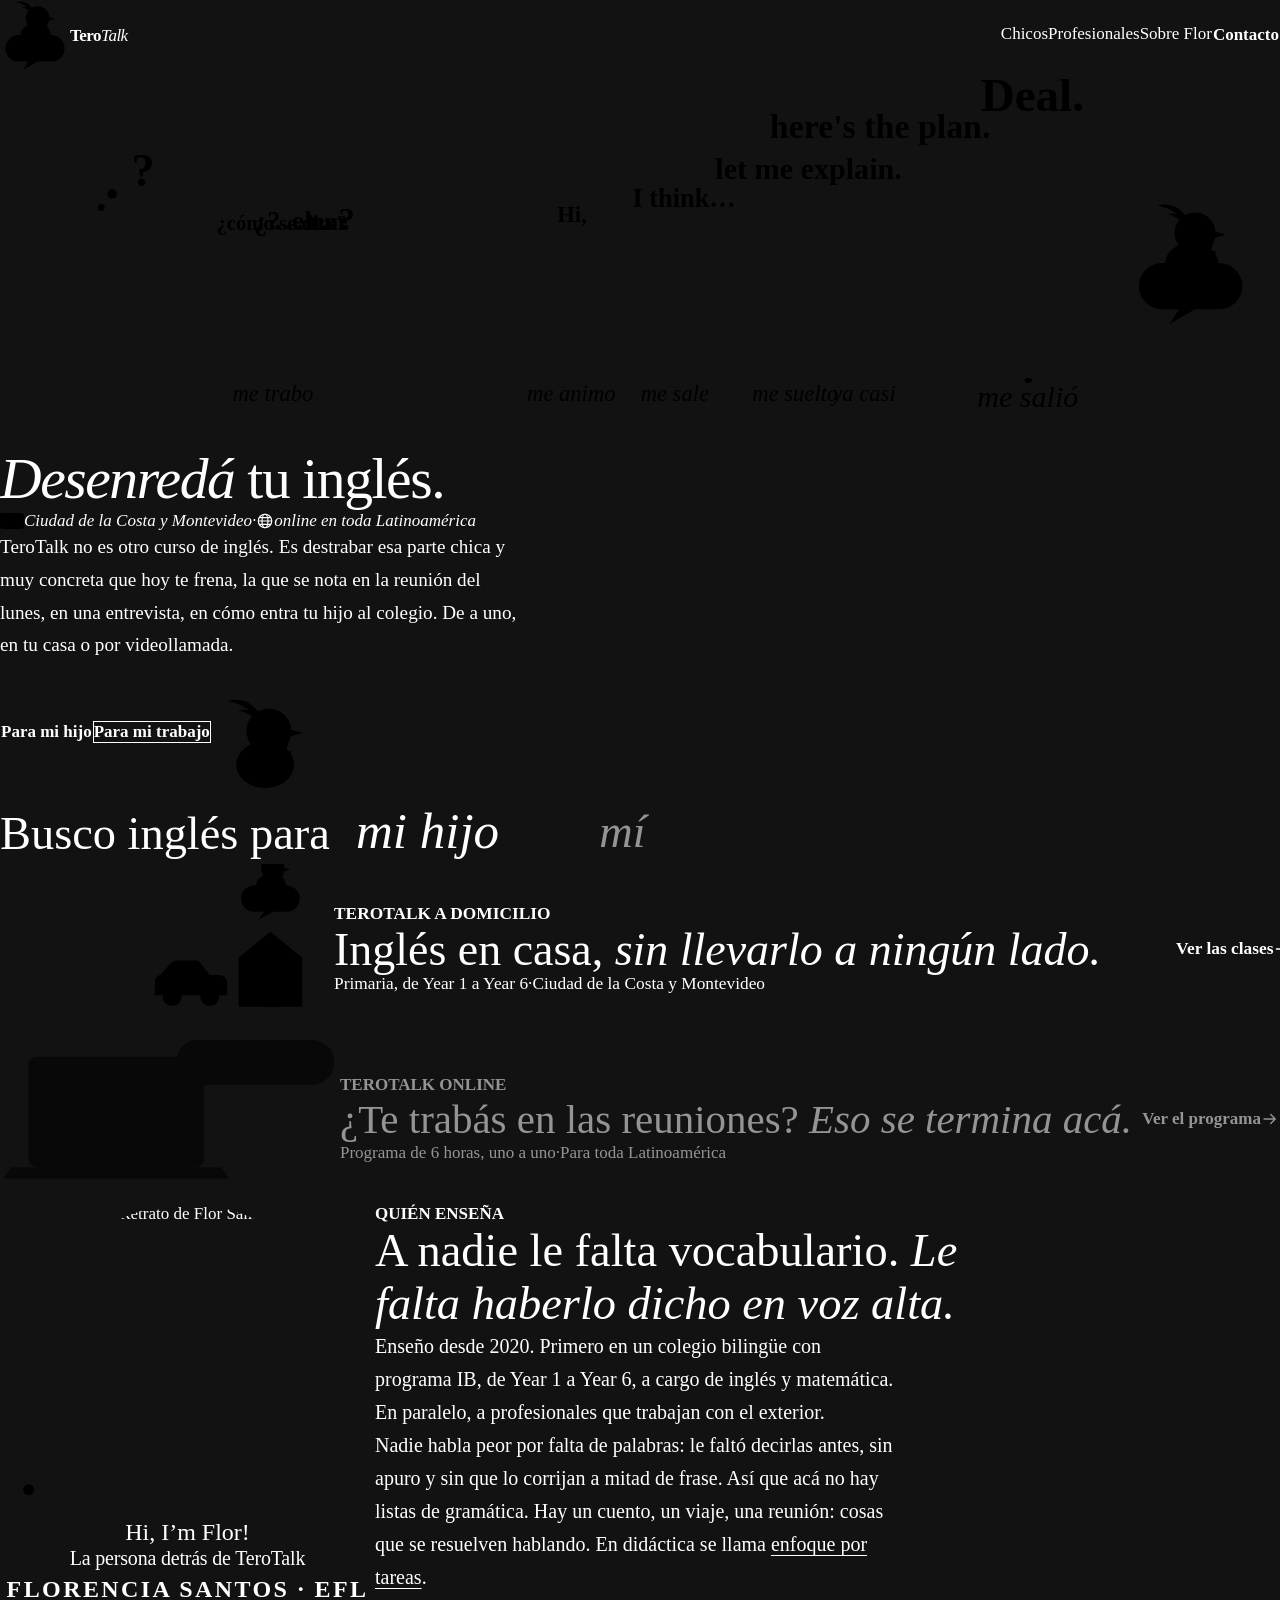
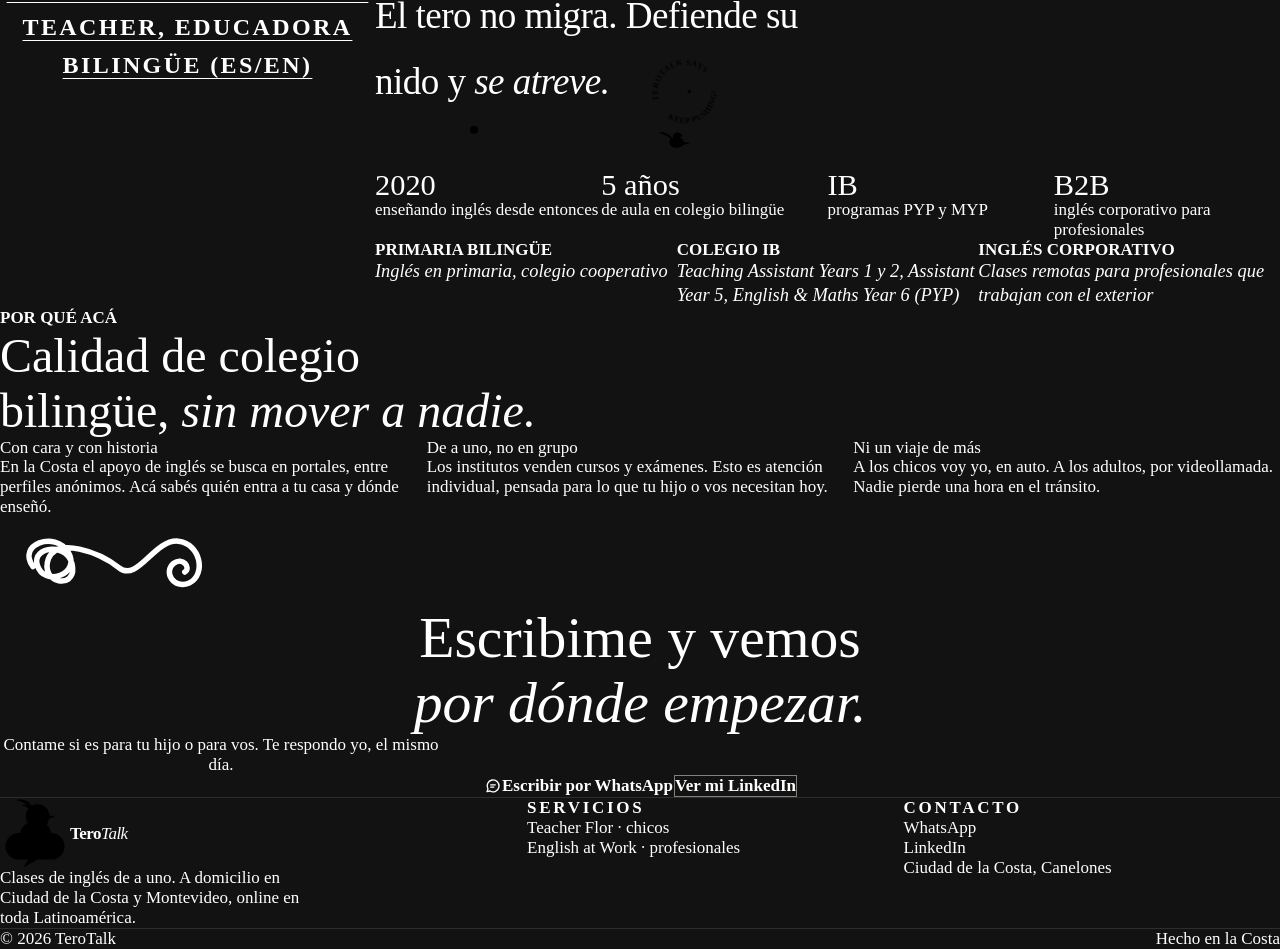
==== index.html @ cf1461d4 "feat(site): new mark, rewritten Quién enseña, stamped statement, Montevideo coverage" ====
<!DOCTYPE html>
<html lang="es-UY">
<head>
<meta charset="utf-8">
<meta name="viewport" content="width=device-width,initial-scale=1">
<title>TeroTalk · Clases de inglés en Ciudad de la Costa y online</title>
<meta name="description" content="TeroTalk es Flor Santos, educadora bilingüe con seis años en colegios con programa IB. Inglés a domicilio para chicos en Ciudad de la Costa e inglés para el trabajo online en toda Latinoamérica.">
<meta name="theme-color" content="#2D3049">
<link rel="icon" href="assets/brand/favicon.svg" type="image/svg+xml">
<link rel="canonical" href="https://barral.dev/terotalk/">

<meta property="og:type" content="website">
<meta property="og:locale" content="es_UY">
<meta property="og:url" content="https://barral.dev/terotalk/">
<meta property="og:title" content="TeroTalk · Desenredá tu inglés">
<meta property="og:description" content="Inglés a domicilio para chicos en Ciudad de la Costa. Inglés para el trabajo, online, en toda Latinoamérica.">
<meta property="og:image" content="https://barral.dev/terotalk/assets/brand/og-cover.png">
<meta name="twitter:card" content="summary_large_image">
<meta name="twitter:title" content="TeroTalk · Desenredá tu inglés">
<meta name="twitter:description" content="Inglés a domicilio para chicos en Ciudad de la Costa. Inglés para el trabajo, online, en toda Latinoamérica.">
<meta name="twitter:image" content="https://barral.dev/terotalk/assets/brand/og-cover.png">

<script type="application/ld+json">
{
  "@context": "https://schema.org",
  "@type": "Person",
  "name": "Florencia Santos",
  "alternateName": "Flor Santos",
  "jobTitle": "Bilingual Educator",
  "url": "https://barral.dev/terotalk/",
  "sameAs": ["https://www.linkedin.com/in/florsantosacosta/"],
  "worksFor": {
    "@type": "EducationalOrganization",
    "name": "TeroTalk",
    "areaServed": [
      {"@type": "Place", "name": "Ciudad de la Costa, Canelones"},
      {"@type": "Place", "name": "Montevideo"},
      {"@type": "Place", "name": "América Latina"}
    ],
    "address": {"@type": "PostalAddress", "addressLocality": "Ciudad de la Costa", "addressRegion": "Canelones", "addressCountry": "UY"}
  }
}
</script>

<link rel="preconnect" href="https://fonts.googleapis.com">
<link rel="preconnect" href="https://fonts.gstatic.com" crossorigin>
<link rel="stylesheet" href="https://fonts.googleapis.com/css2?family=Caveat:wght@600&family=Figtree:wght@400;500;600&family=Fraunces:ital,opsz,wght,SOFT,WONK@0,9..144,300..700,0..100,0..1;1,9..144,300..700,0..100,0..1&display=swap">
<link rel="stylesheet" href="assets/css/site.css">
</head>
<body>
<svg class="icon-sprite" aria-hidden="true">
  <symbol id="knot" viewBox="0 0 200 80"><path d="M30 45 C15 25 50 12 62 32 C74 52 40 64 34 44 C28 26 64 22 66 46 C68 66 36 60 44 38 C52 18 90 32 108 46 C125 60 140 20 162 22 C182 24 188 52 172 60 C158 66 148 50 158 42 C166 36 174 46 168 50" fill="none" stroke="currentColor" stroke-width="5" stroke-linecap="round"/></symbol>
  <symbol id="logo" viewBox="4 22 232 232"><g transform="translate(28 10) scale(1.62)"><ellipse class="logo__wing" cx="58" cy="80" rx="31" ry="25"/><ellipse class="logo__ink" cx="64" cy="88" rx="20" ry="15"/><path class="logo__belly" d="M44 66 C54 74 76 74 86 64 C86 72 80 78 70 80 C58 81 48 76 44 66 Z"/><path class="logo__arm" d="M30 76 C36 64 52 64 58 74 C52 86 38 88 30 76 Z"/><path class="logo__ink" d="M52 26 C44 12 30 8 18 12 C30 14 42 20 48 30 Z"/><path class="logo__ink" d="M54 30 C48 22 38 20 30 22 C38 24 46 28 50 34 Z"/><circle class="logo__wing" cx="62" cy="44" r="24"/><path class="logo__ink" d="M84 40 C82 30 74 24 66 25 C72 32 74 42 73 52 C72 60 68 66 64 70 L78 70 C82 62 86 50 84 40 Z"/><path class="logo__beak" d="M84 42 L98 46 L84 50 Z"/><ellipse class="logo__cheek" cx="58" cy="54" rx="5" ry="3"/><circle class="logo__eye" cx="66" cy="40" r="8"/><circle class="logo__belly" cx="68" cy="41" r="4.5"/><circle class="logo__ink" cx="70" cy="39" r="1.6"/></g><path class="logo__bubble" stroke-width="7" stroke-linejoin="round" d="M66 138 H174 A44 44 0 0 1 174 226 H128 L80 254 L98 226 H66 A44 44 0 0 1 66 138 Z"/><path class="logo__letters" transform="translate(61 218) scale(0.04633 -0.04633)" d="M490 1418Q551 1418 616 1408Q682 1398 748 1383Q814 1368 875 1353Q936 1338 987 1328Q1038 1318 1073 1318Q1108 1318 1127 1332Q1146 1346 1155 1372Q1162 1390 1164 1402Q1165 1414 1168 1426Q1178 1466 1200 1488Q1222 1511 1266 1511Q1308 1511 1333 1481Q1358 1451 1356 1389Q1355 1296 1296 1240Q1237 1184 1134 1184Q1091 1184 1028 1196Q966 1207 894 1224Q823 1242 751 1258Q679 1275 616 1287Q552 1299 506 1299Q437 1299 408 1269Q379 1239 378 1187Q378 1175 380 1163Q383 1151 386 1138Q389 1124 389 1107Q388 1067 366 1040Q344 1012 297 1012Q246 1012 214 1046Q183 1081 184 1146Q186 1224 222 1286Q257 1347 324 1382Q392 1418 490 1418ZM611 203Q603 169 609 156Q615 143 634 135L693 120Q737 102 737 64Q737 32 716 16Q696 0 664 0H263Q231 0 217 16Q203 31 203 55Q204 81 218 98Q233 114 257 123L307 137Q339 146 354 166Q369 185 381 231Q392 267 411 336Q430 404 455 493Q480 582 508 682Q535 782 562 882Q590 983 615 1074Q640 1164 660 1235Q679 1306 690 1346L913 1304Q898 1251 876 1174Q855 1096 829 1003Q803 910 776 812Q749 713 723 618Q697 522 674 439Q652 356 636 294Q619 233 611 203Z"/><path class="logo__letters" transform="translate(112 218) scale(0.04633 -0.04633)" d="M490 1418Q551 1418 616 1408Q682 1398 748 1383Q814 1368 875 1353Q936 1338 987 1328Q1038 1318 1073 1318Q1108 1318 1127 1332Q1146 1346 1155 1372Q1162 1390 1164 1402Q1165 1414 1168 1426Q1178 1466 1200 1488Q1222 1511 1266 1511Q1308 1511 1333 1481Q1358 1451 1356 1389Q1355 1296 1296 1240Q1237 1184 1134 1184Q1091 1184 1028 1196Q966 1207 894 1224Q823 1242 751 1258Q679 1275 616 1287Q552 1299 506 1299Q437 1299 408 1269Q379 1239 378 1187Q378 1175 380 1163Q383 1151 386 1138Q389 1124 389 1107Q388 1067 366 1040Q344 1012 297 1012Q246 1012 214 1046Q183 1081 184 1146Q186 1224 222 1286Q257 1347 324 1382Q392 1418 490 1418ZM611 203Q603 169 609 156Q615 143 634 135L693 120Q737 102 737 64Q737 32 716 16Q696 0 664 0H263Q231 0 217 16Q203 31 203 55Q204 81 218 98Q233 114 257 123L307 137Q339 146 354 166Q369 185 381 231Q392 267 411 336Q430 404 455 493Q480 582 508 682Q535 782 562 882Q590 983 615 1074Q640 1164 660 1235Q679 1306 690 1346L913 1304Q898 1251 876 1174Q855 1096 829 1003Q803 910 776 812Q749 713 723 618Q697 522 674 439Q652 356 636 294Q619 233 611 203Z"/></symbol>
  <symbol id="tero-seal" viewBox="0 0 200 200"><defs><path id="stamp-top" d="M22 100 A78 78 0 0 1 178 100"/><path id="stamp-bot" d="M12 100 A88 88 0 0 0 188 100"/></defs><text class="logo__stamp-text"><textPath href="#stamp-top" startOffset="50%" style="text-anchor:middle">TEROTALK SAYS</textPath></text><text class="logo__stamp-text"><textPath href="#stamp-bot" startOffset="50%" style="text-anchor:middle">KEEP PUSHING!</textPath></text><g transform="translate(33 57) scale(1.15)"><path class="logo__stamp-line" stroke-width="5.5" d="M52 26 C44 12 30 8 18 12 C30 14 42 20 48 30 Z"/><path class="logo__stamp-line" stroke-width="5.5" d="M54 30 C48 22 38 20 30 22 C38 24 46 28 50 34 Z"/><circle class="logo__stamp-line" stroke-width="5.5" cx="62" cy="44" r="24"/><path class="logo__stamp-line" stroke-width="5.5" d="M84 42 L98 46 L84 50 Z"/><circle class="logo__stamp-line" stroke-width="5.5" cx="66" cy="40" r="8"/><circle class="logo__stamp-solid" cx="68" cy="41" r="4.5"/></g></symbol>
  <symbol id="flag-uy" viewBox="0 0 24 16"><rect class="flag-uy__field" width="24" height="16" rx="2"/><rect class="flag-uy__stripe" y="1.78" width="24" height="1.78"/><rect class="flag-uy__stripe" y="5.33" width="24" height="1.78"/><rect class="flag-uy__stripe" y="8.89" width="24" height="1.78"/><rect class="flag-uy__stripe" y="12.44" width="24" height="1.78"/><rect class="flag-uy__field" width="9.5" height="8.89"/><circle class="flag-uy__sun" cx="4.75" cy="4.4" r="2.6"/></symbol>
  <symbol id="globe" viewBox="0 0 24 24"><g fill="none" stroke="currentColor" stroke-width="1.6"><circle cx="12" cy="12" r="9"/><ellipse cx="12" cy="12" rx="4" ry="9"/><path d="M3 12h18M4.5 7.5h15M4.5 16.5h15"/></g></symbol>
  <symbol id="arrow" viewBox="0 0 24 24"><path d="M4 12h15m-6-6 6 6-6 6" fill="none" stroke="currentColor" stroke-width="1.8" stroke-linecap="round" stroke-linejoin="round"/></symbol>
  <symbol id="chat" viewBox="0 0 24 24"><path d="M4 19.5 5.3 16A8 8 0 1 1 8 18.7z" fill="none" stroke="currentColor" stroke-width="1.8" stroke-linejoin="round"/><path d="M9 10.5h6M9 13.5h4" stroke="currentColor" stroke-width="1.8" stroke-linecap="round"/></symbol>
</svg>
<a class="skip-link" href="#main">Ir al contenido</a>

<header class="site-header">
  <div class="wrap site-header__bar">
    <a class="brand" href="./" aria-label="TeroTalk, inicio">
      <svg class="brand__mark" aria-hidden="true"><use href="#logo"/></svg>
      <b class="brand__name">Tero<i class="brand__talk">Talk</i></b>
    </a>
    <nav class="site-header__nav" aria-label="Principal">
      <a class="site-header__link" href="kids/">Chicos</a>
      <a class="site-header__link" href="professionals/">Profesionales</a>
      <a class="site-header__link site-header__link--optional" href="#about">Sobre Flor</a>
    </nav>
    <a class="btn btn--solid" href="#contact">Contacto</a>
  </div>
</header>

<main id="main">

<section class="home-hero">
  <div class="wrap">
    <svg class="hero-anim" viewBox="40 0 1360 400" role="img" aria-label="Un hilo enredado que se desenreda. Arriba, frases en inglés cada vez más seguras; abajo, cómo se siente: de me trabo a me salió."><g transform="translate(150 40) scale(1.5)"><path class="hero-anim__thread hero-anim__line--brand" d="M70 100 C40 60 110 30 140 70 C170 110 100 140 80 105 C60 70 130 45 155 90 C170 125 95 135 95 85 C95 45 170 60 165 100 C160 135 85 125 100 75 C115 35 200 55 230 90 C270 135 330 120 380 95 C430 70 470 60 520 80 C555 95 560 40 600 32 C650 22 690 70 670 110 C652 145 598 140 590 105 C583 75 618 58 640 76 C660 92 648 118 626 115 C610 113 606 96 618 88 C628 82 638 92 632 100" pathLength="1" fill="none" stroke-width="2" stroke-linecap="round"/></g><g class="hero-anim__think"><g transform="translate(110 262) scale(1.45) translate(-110 -262)"><circle class="hero-anim__line--text" cx="110" cy="204" r="15" fill="none" stroke-width="3"/><path class="hero-anim__line--text" d="M80 262 C80 236 92 226 110 226 C128 226 140 236 140 262" fill="none" stroke-width="3" stroke-linecap="round" stroke-linejoin="round"/><path class="hero-anim__line--text" d="M130 248 C136 236 132 222 122 216" fill="none" stroke-width="3" stroke-linecap="round" stroke-linejoin="round"/><circle class="hero-anim__ink--brand" cx="136" cy="182" r="2.5"/><circle class="hero-anim__ink--brand" cx="144" cy="172" r="3.5"/><text class="hero-anim__ink--accent hero-anim__hand" x="158" y="166" font-size="34" font-weight="700">?</text></g></g><g class="hero-anim__junk0 hero-anim__transient hero-anim__detail"><text class="hero-anim__hand hero-anim__ink--muted" x="270" y="170" font-size="22" font-weight="600">¿cómo se dice?</text></g><g class="hero-anim__junk1 hero-anim__transient hero-anim__detail"><text class="hero-anim__hand hero-anim__ink--muted" x="350" y="170" font-size="30" font-weight="600">eh…</text></g><g class="hero-anim__junk2 hero-anim__transient hero-anim__detail"><text class="hero-anim__hand hero-anim__ink--muted" x="400" y="170" font-size="34" font-weight="600">?</text></g><g class="hero-anim__junk3 hero-anim__transient hero-anim__detail"><text class="hero-anim__hand hero-anim__ink--muted" x="310" y="170" font-size="28" font-weight="600">¿?</text></g><g class="hero-anim__junk4 hero-anim__transient hero-anim__detail"><text class="hero-anim__hand hero-anim__ink--muted" x="370" y="170" font-size="26" font-weight="600">um</text></g><g class="hero-anim__junk5 hero-anim__transient hero-anim__detail"><text class="hero-anim__hand hero-anim__ink--muted" x="330" y="170" font-size="34" font-weight="600">…</text></g><g class="hero-anim__en0"><text class="hero-anim__hand hero-anim__ink--text" x="632" y="162" font-size="24" font-weight="600">Hi,</text></g><g class="hero-anim__en1"><text class="hero-anim__hand hero-anim__ink--text" x="712" y="146" font-size="28" font-weight="600">I think…</text></g><g class="hero-anim__en2"><text class="hero-anim__hand hero-anim__ink--text" x="800" y="116" font-size="32" font-weight="600">let me explain.</text></g><g class="hero-anim__en3"><text class="hero-anim__hand hero-anim__ink--text" x="858" y="72" font-size="36" font-weight="600">here's the plan.</text></g><g class="hero-anim__en4"><text class="hero-anim__hand hero-anim__ink--accent" x="1082" y="44" font-size="50" font-weight="600">Deal.</text></g><g class="hero-anim__tero"><use href="#logo" x="1240" y="140" width="130" height="130"/></g><g class="hero-anim__es0 hero-anim__transient hero-anim__detail"><text class="hero-anim__es" x="330" y="352" text-anchor="middle">me trabo</text></g><g class="hero-anim__es1 hero-anim__transient hero-anim__detail"><text class="hero-anim__es" x="647" y="352" text-anchor="middle">me animo</text></g><g class="hero-anim__es2 hero-anim__transient hero-anim__detail"><text class="hero-anim__es" x="757" y="352" text-anchor="middle">me sale</text></g><g class="hero-anim__es3 hero-anim__transient hero-anim__detail"><text class="hero-anim__es" x="885" y="352" text-anchor="middle">me suelto</text></g><g class="hero-anim__es4 hero-anim__transient hero-anim__detail"><text class="hero-anim__es" x="958" y="352" text-anchor="middle">ya casi</text></g><path class="hero-anim__underline hero-anim__transient hero-anim__detail hero-anim__line--brand" d="M916 364 C938 358 962 368 984 361 C990 359 996 360 1000 362" pathLength="1" fill="none" stroke-width="2.5" stroke-linecap="round"/><g class="hero-anim__es5 hero-anim__detail"><text class="hero-anim__es hero-anim__es--final" x="1132" y="358" text-anchor="middle">me salió</text></g><g class="hero-anim__confetti-tero-0 hero-anim__transient"><circle class="hero-anim__ink--accent" cx="1305" cy="165" r="2.6"/></g><g class="hero-anim__confetti-tero-1 hero-anim__transient"><rect class="hero-anim__ink--text" x="1302" y="163.5" width="7" height="3" rx="1"/></g><g class="hero-anim__confetti-tero-2 hero-anim__transient"><circle class="hero-anim__ink--brand" cx="1305" cy="165" r="2.6"/></g><g class="hero-anim__confetti-tero-3 hero-anim__transient"><rect class="hero-anim__ink--accent" x="1302" y="163.5" width="7" height="3" rx="1"/></g><g class="hero-anim__confetti-tero-4 hero-anim__transient"><circle class="hero-anim__ink--text" cx="1305" cy="165" r="2.6"/></g><g class="hero-anim__confetti-tero-5 hero-anim__transient"><rect class="hero-anim__ink--brand" x="1302" y="163.5" width="7" height="3" rx="1"/></g><g class="hero-anim__confetti-tero-6 hero-anim__transient"><circle class="hero-anim__ink--accent" cx="1305" cy="165" r="2.6"/></g><g class="hero-anim__confetti-tero-7 hero-anim__transient"><rect class="hero-anim__ink--text" x="1302" y="163.5" width="7" height="3" rx="1"/></g><g class="hero-anim__confetti-tero-8 hero-anim__transient"><circle class="hero-anim__ink--brand" cx="1305" cy="165" r="2.6"/></g><g class="hero-anim__confetti-tero-9 hero-anim__transient"><rect class="hero-anim__ink--accent" x="1302" y="163.5" width="7" height="3" rx="1"/></g><g class="hero-anim__confetti-tero-10 hero-anim__transient"><circle class="hero-anim__ink--text" cx="1305" cy="165" r="2.6"/></g><g class="hero-anim__confetti-tero-11 hero-anim__transient"><rect class="hero-anim__ink--brand" x="1302" y="163.5" width="7" height="3" rx="1"/></g><g class="hero-anim__confetti-tero-12 hero-anim__transient"><circle class="hero-anim__ink--accent" cx="1305" cy="165" r="2.6"/></g><g class="hero-anim__confetti-tero-13 hero-anim__transient"><rect class="hero-anim__ink--text" x="1302" y="163.5" width="7" height="3" rx="1"/></g><g class="hero-anim__confetti-es-0 hero-anim__transient hero-anim__detail"><circle class="hero-anim__ink--accent" cx="1132" cy="330" r="2.6"/></g><g class="hero-anim__confetti-es-1 hero-anim__transient hero-anim__detail"><rect class="hero-anim__ink--text" x="1129" y="328.5" width="7" height="3" rx="1"/></g><g class="hero-anim__confetti-es-2 hero-anim__transient hero-anim__detail"><circle class="hero-anim__ink--brand" cx="1132" cy="330" r="2.6"/></g><g class="hero-anim__confetti-es-3 hero-anim__transient hero-anim__detail"><rect class="hero-anim__ink--accent" x="1129" y="328.5" width="7" height="3" rx="1"/></g><g class="hero-anim__confetti-es-4 hero-anim__transient hero-anim__detail"><circle class="hero-anim__ink--text" cx="1132" cy="330" r="2.6"/></g><g class="hero-anim__confetti-es-5 hero-anim__transient hero-anim__detail"><rect class="hero-anim__ink--brand" x="1129" y="328.5" width="7" height="3" rx="1"/></g><g class="hero-anim__confetti-es-6 hero-anim__transient hero-anim__detail"><circle class="hero-anim__ink--accent" cx="1132" cy="330" r="2.6"/></g><g class="hero-anim__confetti-es-7 hero-anim__transient hero-anim__detail"><rect class="hero-anim__ink--text" x="1129" y="328.5" width="7" height="3" rx="1"/></g><g class="hero-anim__confetti-es-8 hero-anim__transient hero-anim__detail"><circle class="hero-anim__ink--brand" cx="1132" cy="330" r="2.6"/></g><g class="hero-anim__confetti-es-9 hero-anim__transient hero-anim__detail"><rect class="hero-anim__ink--accent" x="1129" y="328.5" width="7" height="3" rx="1"/></g></svg>

    <h1 class="home-hero__title"><em>Desenredá</em> tu inglés.</h1>
    <p class="home-hero__place"><span class="home-hero__place-item"><svg class="home-hero__flag" aria-hidden="true"><use href="#flag-uy"/></svg>Ciudad de la Costa y Montevideo</span><span class="home-hero__sep" aria-hidden="true">·</span><span class="home-hero__place-item"><svg class="home-hero__globe" aria-hidden="true"><use href="#globe"/></svg>online en toda Latinoamérica</span></p>
    <p class="home-hero__lead">TeroTalk no es otro curso de inglés. Es destrabar esa parte chica y muy concreta que hoy te frena, la que se nota en la reunión del lunes, en una entrevista, en cómo entra tu hijo al colegio. De a uno, en tu casa o por videollamada.</p>
    <div class="actions home-hero__actions">
      <a class="btn btn--solid" href="kids/">Para mi hijo</a>
      <a class="btn btn--outline" href="professionals/">Para mi trabajo</a>
      <svg class="chibi-tero" viewBox="0 -30 180 150" aria-hidden="true"><g class="chibi-tero__bird"><path class="chibi-tero__arm chibi-tero__arm--back" d="M74 74 C78 52 92 36 108 30 C112 48 102 64 86 78 Z"/><g class="chibi-tero__legs"><path d="M50 98 L48 112 M48 112 H42 M48 112 H55"/><path d="M66 98 L68 112 M68 112 H62 M68 112 H75"/></g><ellipse class="chibi-tero__body" cx="58" cy="80" rx="31" ry="25"/><ellipse class="chibi-tero__belly" cx="64" cy="88" rx="20" ry="15"/><path class="chibi-tero__bib" d="M44 66 C54 74 76 74 86 64 C86 72 80 78 70 80 C58 81 48 76 44 66 Z"/><path class="chibi-tero__arm chibi-tero__arm--front" d="M30 76 C36 64 52 64 58 74 C52 86 38 88 30 76 Z"/><g class="chibi-tero__crest"><path d="M52 26 C44 12 30 8 18 12 C30 14 42 20 48 30 Z"/><path d="M54 30 C48 22 38 20 30 22 C38 24 46 28 50 34 Z"/></g><circle class="chibi-tero__head" cx="62" cy="44" r="24"/><path class="chibi-tero__mask" d="M84 40 C82 30 74 24 66 25 C72 32 74 42 73 52 C72 60 68 66 64 70 L78 70 C82 62 86 50 84 40 Z"/><path class="chibi-tero__beak" d="M84 42 L98 46 L84 50 Z"/><ellipse class="chibi-tero__cheek" cx="58" cy="54" rx="5" ry="3"/><g class="chibi-tero__eye"><circle class="chibi-tero__eye-white" cx="66" cy="40" r="8"/><circle class="chibi-tero__pupil" cx="68" cy="41" r="4.5"/><circle class="chibi-tero__glint" cx="70" cy="39" r="1.6"/></g><path class="chibi-tero__arm chibi-tero__arm--up" d="M44 76 C32 64 20 50 12 34 C28 36 42 50 52 70 Z"/></g><g class="chibi-tero__say"><path class="chibi-tero__bubble" d="M106 -26 H168 C174 -26 178 -22 178 -16 V2 C178 8 174 12 168 12 H118 L104 22 L108 12 H106 C100 12 96 8 96 2 V-16 C96 -22 100 -26 106 -26 Z"/><text class="chibi-tero__words" x="137" y="0" text-anchor="middle">I did it!</text></g></svg>
    </div>
  </div>
</section>

<section class="band band--soft paths" aria-labelledby="paths-title">
  <div class="paths__head">
    <div class="wrap">
      <div class="paths__ask">
        <h2 class="paths__title" id="paths-title">Busco inglés para</h2>
        <nav class="picker" aria-label="Para quién es el inglés">
          <span class="picker__thumb" aria-hidden="true"></span>
          <a class="picker__option picker__option--kids" href="kids/"><span class="picker__face">mi hijo</span></a>
          <a class="picker__option picker__option--work" href="professionals/"><span class="picker__face">mí</span></a>
        </nav>
      </div>
    </div>
  </div>
  <a class="path path--kids" href="kids/">
    <div class="wrap path__inner">
      <svg class="path__art ride" viewBox="0 0 240 120" aria-hidden="true">
        <path class="ride__road" d="M6 101 H234"/>
        <path class="ride__house" d="M174 100 V66 L196 48 L218 66 V100 Z"/>
        <path class="ride__roof" d="M168 70 L196 44 L224 70"/>
        <rect class="ride__door" x="189" y="80" width="14" height="20" rx="2"/>
        <rect class="ride__window" x="204" y="71" width="8" height="8" rx="1.5"/>
        <g class="ride__tero"><use href="#logo" x="172" y="-8" width="48" height="48"/></g>
        <g class="ride__car">
          <g class="ride__exhaust"><circle class="ride__puff" cx="8" cy="90" r="4"/><circle class="ride__puff ride__puff--late" cx="8" cy="90" r="4"/></g>
          <g transform="translate(74 0) scale(-1 1)">
            <path class="ride__body" d="M12 92 V84 Q12 78 18 78 H24 L32 68 H46 Q50 68 53 72 L58 78 Q62 78 62 84 V92 Z"/>
            <path class="ride__glass" d="M28 77 L34 71 H44 Q47 71 49 74 L52 77 Z"/>
          </g>
          <g class="ride__wheel"><circle cx="24" cy="93" r="6.5"/><path d="M24 88.5 V97.5 M19.5 93 H28.5"/></g>
          <g class="ride__wheel"><circle cx="50" cy="93" r="6.5"/><path d="M50 88.5 V97.5 M45.5 93 H54.5"/></g>
        </g>
      </svg>
      <div class="path__body">
        <small class="path__label">TeroTalk a domicilio</small>
        <h3 class="path__title">Inglés en casa, <em>sin llevarlo a ningún lado.</em></h3>
        <p class="path__meta">Primaria, de Year 1 a Year 6<span class="path__sep" aria-hidden="true">·</span>Ciudad de la Costa y Montevideo</p>
      </div>
      <span class="path__go"><span class="btn btn--solid path__cta">Ver las clases<svg class="btn__icon path__cta-arrow" aria-hidden="true"><use href="#arrow"/></svg></span></span>
    </div>
  </a>
  <a class="path path--work" href="professionals/">
    <div class="wrap path__inner">
      <svg class="path__art call" viewBox="0 0 240 120" aria-hidden="true">
        <rect class="call__screen" x="20" y="16" width="124" height="78" rx="6"/>
        <path class="call__base" d="M8 94 H156 L162 102 H2 Z"/>
        <circle class="call__cam" cx="82" cy="22" r="2"/>
        <circle class="call__person" cx="82" cy="50" r="13"/>
        <path class="call__person" d="M56 94 C56 70 108 70 108 94 Z"/>
        <g class="call__voice">
          <rect class="call__bar" x="118" y="70" width="4" height="18" rx="2"/>
          <rect class="call__bar call__bar--mid" x="125" y="70" width="4" height="18" rx="2"/>
          <rect class="call__bar call__bar--late" x="132" y="70" width="4" height="18" rx="2"/>
        </g>
        <g class="call__bubble">
          <path class="call__balloon" d="M136 4 H220 A16 16 0 0 1 220 36 H142 L130 46 L134 34 A16 16 0 0 1 136 4 Z"/>
          <text class="call__line call__line--hi" x="178" y="25" text-anchor="middle">Hi,</text>
          <text class="call__line call__line--explain" x="178" y="25" text-anchor="middle">let me explain.</text>
          <text class="call__line call__line--deal" x="178" y="25" text-anchor="middle">Deal.</text>
        </g>
      </svg>
      <div class="path__body">
        <small class="path__label">TeroTalk online</small>
        <h3 class="path__title">¿Te trabás en las reuniones? <em>Eso se termina acá.</em></h3>
        <p class="path__meta">Programa de 6 horas, uno a uno<span class="path__sep" aria-hidden="true">·</span>Para toda Latinoamérica</p>
      </div>
      <span class="path__go"><span class="btn btn--solid path__cta">Ver el programa<svg class="btn__icon path__cta-arrow" aria-hidden="true"><use href="#arrow"/></svg></span></span>
    </div>
  </a>
</section>

<section class="section--tight" id="about" aria-labelledby="about-title">
  <div class="wrap about">
    <figure class="portrait">
      <div class="portrait__frame">
        <svg class="portrait__ornament" viewBox="0 0 400 400" aria-hidden="true">
          <path class="portrait__thread" pathLength="1" d="M54 318 C8 252 24 134 110 80 C180 36 288 46 344 110 C354 124 352 142 336 144 C324 145 320 132 331 128"/>
          <circle class="portrait__bead" cx="54" cy="318" r="5"/>
          <g class="portrait__feather">
          <path class="portrait__vane" d="M287 334 C303 344 312 364 303 382 C288 374 280 353 287 334 Z"/>
          <path class="portrait__quill" d="M288 338 C294 355 298 369 303 382"/>
        </g>
        </svg>
        <img class="portrait__image" src="assets/flor-santos.jpg" width="843" height="1009" alt="Retrato de Flor Santos" loading="lazy" decoding="async">
      </div>
      <figcaption class="portrait__caption">Hi, I’m Flor!<span class="portrait__name">La persona detrás de TeroTalk</span><span class="portrait__role"><a class="link" href="https://www.linkedin.com/in/florsantosacosta/" target="_blank" rel="noopener">Florencia Santos · EFL Teacher, educadora bilingüe (ES/EN)</a></span></figcaption>
    </figure>
    <div>
      <span class="eyebrow">Quién enseña</span>
      <h2 class="about__title" id="about-title">A nadie le falta vocabulario. <em>Le falta haberlo dicho en voz alta.</em></h2>
      <p class="about__text">Enseño desde 2020. Primero en un colegio bilingüe con programa IB, de Year 1 a Year 6, a cargo de inglés y matemática. En paralelo, a profesionales que trabajan con el exterior.</p>
      <p class="about__text">Nadie habla peor por falta de palabras: le faltó decirlas antes, sin apuro y sin que lo corrijan a mitad de frase. Así que acá no hay listas de gramática. Hay un cuento, un viaje, una reunión: cosas que se resuelven hablando. En didáctica se llama <a class="link" href="https://cvc.cervantes.es/ensenanza/biblioteca_ele/diccio_ele/diccionario/enfoquetareas.htm" target="_blank" rel="noopener">enfoque por tareas</a>.</p>
      <p class="statement">El tero no migra. Defiende su nido y <em>se atreve.</em><svg class="statement__seal" aria-hidden="true"><use href="#tero-seal"/></svg><svg class="statement__stroke" viewBox="0 0 200 10" preserveAspectRatio="none" aria-hidden="true"><path d="M3 7 C52 2 130 2 197 5" pathLength="1"/></svg></p>
      <div class="facts">
        <div class="fact">
          <svg class="fact__art" viewBox="0 0 120 56" aria-hidden="true">
            <path class="fact__line fact__draw" pathLength="1" d="M8 46 C30 46 34 24 54 22 C74 20 86 32 110 12"/>
            <circle class="fact__dot" cx="110" cy="12" r="4.5"/>
          </svg>
          <b class="fact__value">2020</b><span class="fact__label">enseñando inglés desde entonces</span>
        </div>
        <div class="fact">
          <svg class="fact__art" viewBox="0 0 120 56" aria-hidden="true">
            <rect class="fact__board" x="8" y="8" width="54" height="36" rx="3"/>
            <path class="fact__line fact__draw" pathLength="1" d="M18 20 H50 M18 30 H42"/>
            <g class="fact__tero">
              <path class="fact__crest" d="M-5 -5 C-10 -11 -16 -12 -20 -11 C-14 -9 -9 -7 -6 -3 Z"/>
              <ellipse class="fact__body" cx="0" cy="0" rx="8" ry="6"/>
              <path class="fact__wing" d="M-3 -2 C-7 -11 3 -14 7 -7 Z"/>
              <path class="fact__beak" d="M7 -1 L15 1 L7 3 Z"/>
            </g>
          </svg>
          <b class="fact__value">5 años</b><span class="fact__label">de aula en colegio bilingüe</span>
        </div>
        <div class="fact">
          <svg class="fact__art" viewBox="0 0 120 56" aria-hidden="true">
            <circle class="fact__ring" cx="60" cy="28" r="20"/>
            <path class="fact__check fact__draw" pathLength="1" d="M50 29 L57 36 L71 20"/>
          </svg>
          <b class="fact__value">IB</b><span class="fact__label">programas PYP y MYP</span>
        </div>
        <div class="fact">
          <svg class="fact__art" viewBox="0 0 120 56" aria-hidden="true">
            <rect class="fact__screen" x="20" y="14" width="46" height="28" rx="2"/>
            <path class="fact__base" d="M14 46 H72"/>
            <g class="fact__say">
              <path class="fact__bubble" d="M74 6 H106 C110 6 112 9 112 13 V23 C112 27 110 30 106 30 H88 L80 38 L83 30 H74 C70 30 68 27 68 23 V13 C68 9 70 6 74 6 Z"/>
              <path class="fact__bars" d="M78 23 V15 M88 23 V11 M98 23 V17 M106 23 V13"/>
            </g>
          </svg>
          <b class="fact__value">B2B</b><span class="fact__label">inglés corporativo para profesionales</span>
        </div>
      </div>
      <ul class="timeline">
        <li class="timeline__item"><strong class="timeline__name">Primaria bilingüe</strong><span class="timeline__detail">Inglés en primaria, colegio cooperativo</span></li>
        <li class="timeline__item"><strong class="timeline__name">Colegio IB</strong><span class="timeline__detail">Teaching Assistant Years 1 y 2, Assistant Year 5, English &amp; Maths Year 6 (PYP)</span></li>
        <li class="timeline__item"><strong class="timeline__name">Inglés corporativo</strong><span class="timeline__detail">Clases remotas para profesionales que trabajan con el exterior</span></li>
      </ul>
    </div>
  </div>
</section>

<section class="band band--soft" aria-labelledby="why">
  <div class="wrap">
    <div class="section-head">
      <span class="eyebrow">Por qué acá</span>
      <h2 class="section-head__title" id="why">Calidad de colegio bilingüe, <em>sin mover a nadie.</em></h2>
    </div>
    <div class="why">
      <div class="why__item"><b class="why__title">Con cara y con historia</b><p class="why__text">En la Costa el apoyo de inglés se busca en portales, entre perfiles anónimos. Acá sabés quién entra a tu casa y dónde enseñó.</p></div>
      <div class="why__item"><b class="why__title">De a uno, no en grupo</b><p class="why__text">Los institutos venden cursos y exámenes. Esto es atención individual, pensada para lo que tu hijo o vos necesitan hoy.</p></div>
      <div class="why__item"><b class="why__title">Ni un viaje de más</b><p class="why__text">A los chicos voy yo, en auto. A los adultos, por videollamada. Nadie pierde una hora en el tránsito.</p></div>
    </div>
  </div>
</section>

<section class="band band--dark cta" id="contact" aria-labelledby="contact-title">
  <div class="wrap">
    <svg class="thread cta__thread" viewBox="0 0 200 80" aria-hidden="true"><use href="#knot"/></svg>
    <h2 class="cta__title" id="contact-title">Escribime y vemos <em>por dónde empezar.</em></h2>
    <p class="cta__text">Contame si es para tu hijo o para vos. Te respondo yo, el mismo día.</p>
    <div class="actions">
      <a class="btn btn--primary" href="https://wa.me/?text=Hola%20Flor!%20Vi%20tu%20p%C3%A1gina%20y%20quer%C3%ADa%20consultar." target="_blank" rel="noopener"><svg class="btn__icon" aria-hidden="true"><use href="#chat"/></svg>Escribir por WhatsApp</a>
      <a class="btn btn--outline-light" href="https://www.linkedin.com/in/florsantosacosta/" target="_blank" rel="noopener">Ver mi LinkedIn</a>
    </div>
  </div>
</section>

</main>

<footer class="site-footer">
  <div class="wrap">
    <div class="site-footer__grid">
      <div class="site-footer__about">
        <a class="brand" href="./"><svg class="brand__mark" aria-hidden="true"><use href="#logo"/></svg><b class="brand__name">Tero<i class="brand__talk">Talk</i></b></a>
        <p class="site-footer__text">Clases de inglés de a uno. A domicilio en Ciudad de la Costa y Montevideo, online en toda Latinoamérica.</p>
      </div>
      <div>
        <h4 class="site-footer__title">Servicios</h4>
        <ul class="site-footer__list"><li><a class="site-footer__link" href="kids/">Teacher Flor · chicos</a></li><li><a class="site-footer__link" href="professionals/">English at Work · profesionales</a></li></ul>
      </div>
      <div>
        <h4 class="site-footer__title">Contacto</h4>
        <ul class="site-footer__list"><li><a class="site-footer__link" href="https://wa.me/" target="_blank" rel="noopener">WhatsApp</a></li><li><a class="site-footer__link" href="https://www.linkedin.com/in/florsantosacosta/" target="_blank" rel="noopener">LinkedIn</a></li><li>Ciudad de la Costa, Canelones</li></ul>
      </div>
    </div>
    <div class="site-footer__base"><span>© 2026 TeroTalk</span><span>Hecho en la Costa</span></div>
  </div>
</footer>

<script>
  /* The statement in "Quién enseña" writes itself in when it arrives, once. Armed from here so
     that a browser without JavaScript, or one that prefers no motion, simply shows the line.
     A plain scroll check, not an IntersectionObserver: its callback is not delivered in a
     throttled tab, and the line would stay hidden. The timer is the last resort, so the
     statement can never end up invisible. */
  (function () {
    var el = document.querySelector('.statement');
    if (!el || !window.matchMedia) return;
    if (window.matchMedia('(prefers-reduced-motion: reduce)').matches) return;
    el.dataset.write = 'wait';

    function write() {
      if (el.dataset.write === 'go') return;
      el.dataset.write = 'go';
      window.removeEventListener('scroll', check);
      window.removeEventListener('resize', check);
    }
    function check() {
      var box = el.getBoundingClientRect();
      if (box.top < window.innerHeight * 0.88 && box.bottom > 0) write();
    }

    window.addEventListener('scroll', check, { passive: true });
    window.addEventListener('resize', check, { passive: true });
    setTimeout(write, 6000);
    check();
  })();
</script>

</body>
</html>
---- assets/css/site.css ----
@layer vendor, reset, tokens, base, layout, components, utilities;

@import url("tokens.css") layer(tokens);
@import url("components.css") layer(components);

/* Page transitions (cross-document View Transitions). The header holds still so moving
   between pages feels like one site; the content hands over with a short fade and an 8px
   drift. Browsers without support just navigate. Nothing runs with reduced motion. */
@media (prefers-reduced-motion:no-preference){
  @view-transition{navigation:auto}
}

@layer reset{
  *{box-sizing:border-box;margin:0;padding:0}
  img,svg{max-width:100%;display:block}
  ul,ol{list-style:none}
  a{color:inherit;text-decoration:none}
  button,input,select,textarea{font:inherit;color:inherit}
}

@layer base{
  html{color-scheme:dark;scroll-behavior:smooth;scroll-padding-top:var(--header-offset)}

  body{
    background:var(--color-surface);
    color:var(--color-text);
    font-family:var(--font-sans);
    font-size:17px;
    line-height:var(--leading-base);
    -webkit-font-smoothing:antialiased;
    /* clip, not hidden: hidden turns the body into a scroll container, and a scroll container
       with nothing to scroll makes every CSS view() timeline inactive (the scroll-driven
       statement in "Quién enseña" silently never runs). */
    overflow-x:clip;
  }

  h1,h2,h3{
    font-family:var(--font-serif);
    font-weight:300;
    line-height:var(--leading-tight);
    letter-spacing:var(--tracking-tight);
    text-wrap:balance;
  }

  h1 em,h2 em{font-style:italic;color:var(--color-accent)}

  :focus-visible{outline:2px solid var(--color-accent);outline-offset:3px}

  @media (max-width:640px){
    body{font-size:16px}
  }

  @media (prefers-reduced-motion:reduce){
    *{animation:none !important;transition:none !important;scroll-behavior:auto !important}
  }

  ::view-transition-old(root){animation:page-out .22s cubic-bezier(.4,0,1,1) both}
  ::view-transition-new(root){animation:page-in .34s cubic-bezier(.2,.8,.2,1) .06s both}
  ::view-transition-group(site-header){animation-duration:0s}

  @keyframes page-out{to{opacity:0;transform:translateY(-8px)}}
  @keyframes page-in{from{opacity:0;transform:translateY(8px)}}
}

@layer layout{
  .wrap{width:min(100% - var(--space-8),var(--wrap));margin-inline:auto}

  section{padding:var(--space-24) 0}

  .band{background:var(--color-surface)}

  /* One section that has to fit on a laptop screen in one piece. */
  .section--tight{padding-block:var(--space-16)}

  .band--dark{
    --color-surface:var(--navy-900);
    --color-surface-raised:rgba(243,236,224,.05);
    --color-text:var(--sand-100);
    --color-text-muted:var(--lilac-200);
    --color-brand:var(--blue-300);
    --color-border:rgba(243,236,224,.18);
    background:var(--color-surface);
    color:var(--color-text);
  }


  .band--soft{
    --color-surface:var(--sand-100);
    --color-surface-raised:var(--sand-50);
    --color-surface-sunken:var(--sand-200);
    --color-text:var(--navy-900);
    --color-text-muted:var(--slate-500);
    --color-accent:var(--red-600);
    --color-brand:var(--slate-600);
    --color-border:var(--sand-300);
    --color-positive:var(--green-700);
    color:var(--color-text);
    background:var(--color-surface);
    border-block:1px solid var(--color-border);
  }

  .duo{display:grid;grid-template-columns:1fr 1fr;gap:var(--space-8)}
  .duo p+p{margin-top:var(--space-4)}

  .split{display:grid;grid-template-columns:1fr 1fr;gap:var(--space-5)}

  .cards{display:grid;grid-template-columns:repeat(3,1fr);gap:var(--space-5)}
  .cards--auto{grid-template-columns:repeat(auto-fit,minmax(220px,1fr))}

  @media (max-width:900px){
    section{padding:var(--space-18) 0}
    .section--tight{padding-block:var(--space-14)}
    .duo,.split{grid-template-columns:1fr}
    .cards{grid-template-columns:1fr 1fr}
  }

  @media (max-width:640px){
    section{padding:var(--space-16) 0}
    .cards{grid-template-columns:1fr}
  }
}

@layer utilities{
  .hand{font-family:var(--font-hand);font-weight:600}

  .eyebrow{
    display:inline-block;
    font-size:var(--text-xs);
    font-weight:600;
    letter-spacing:var(--tracking-wide);
    text-transform:uppercase;
    color:var(--color-brand);
  }

  .lead{
    margin-top:var(--space-5);
    max-width:58ch;
    font-size:var(--text-lg);
    color:var(--color-text-muted);
  }

  .lead--large{font-size:1.22rem}
}
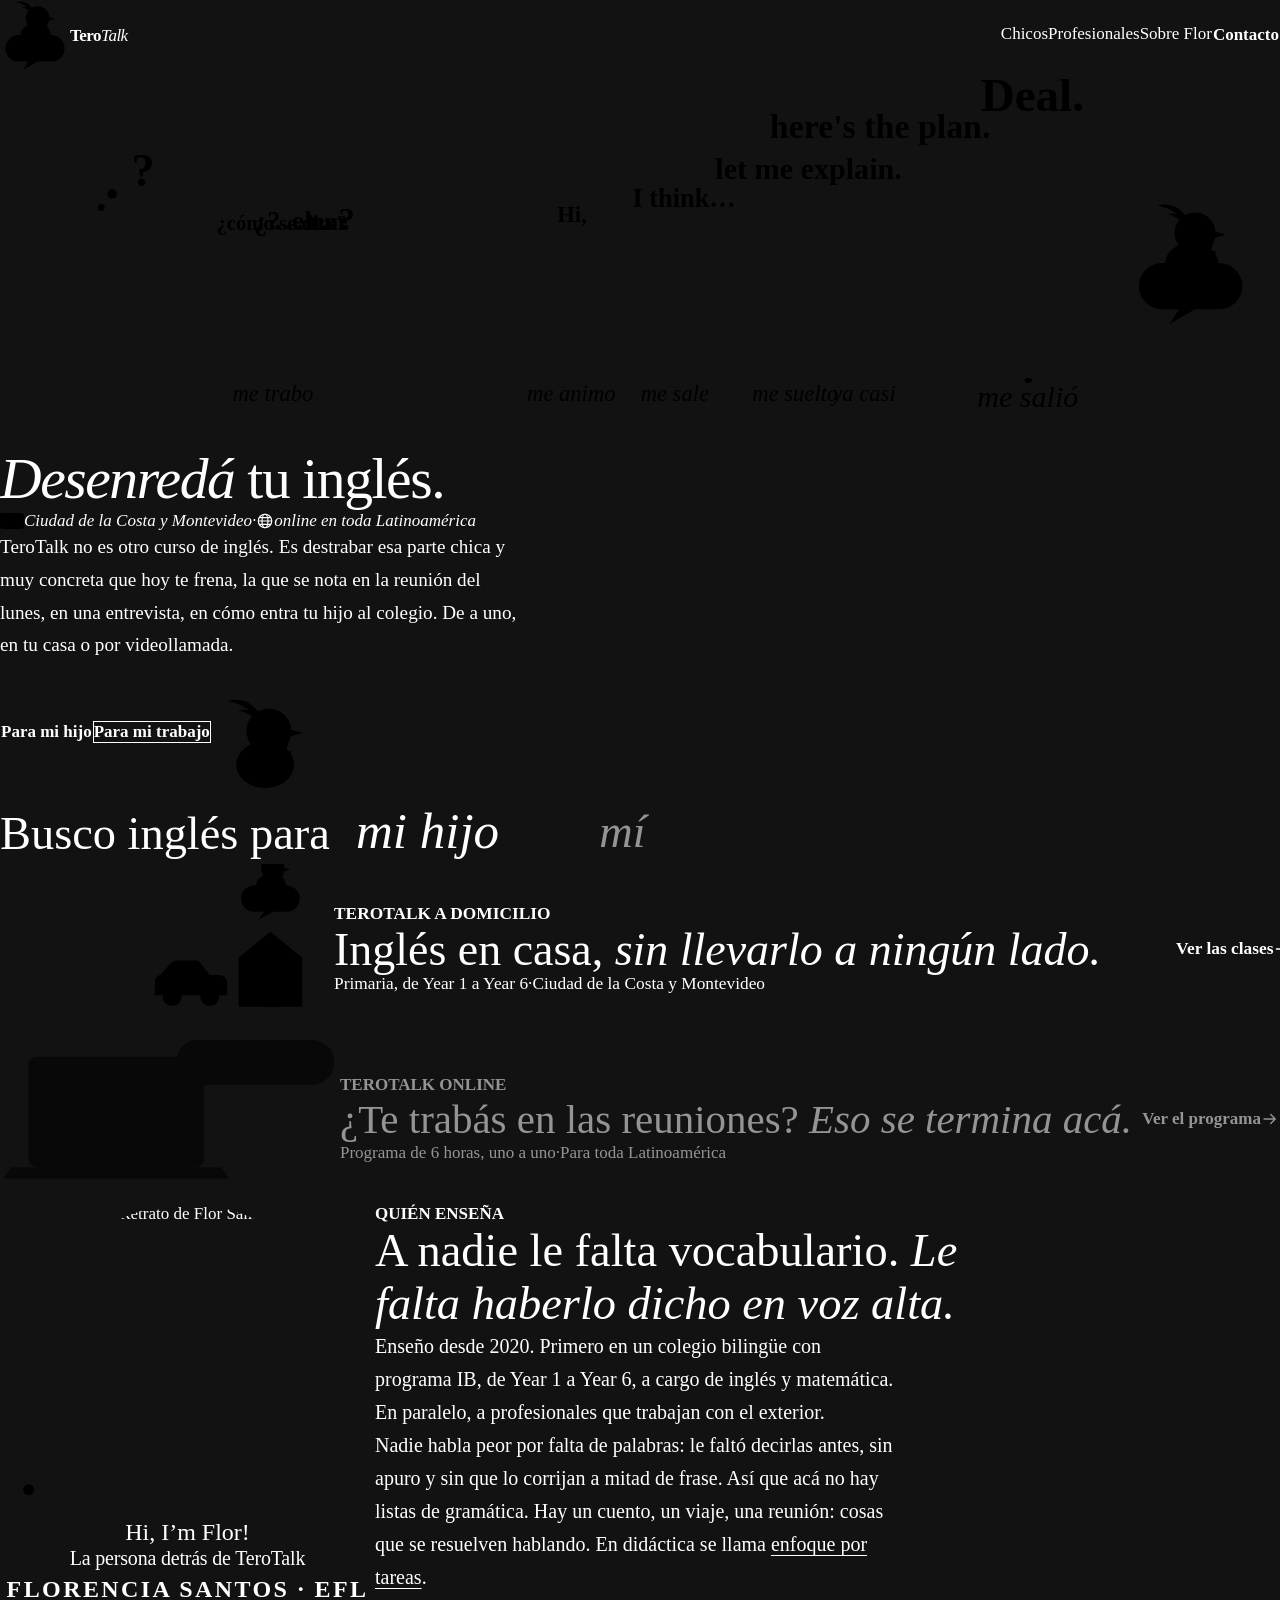
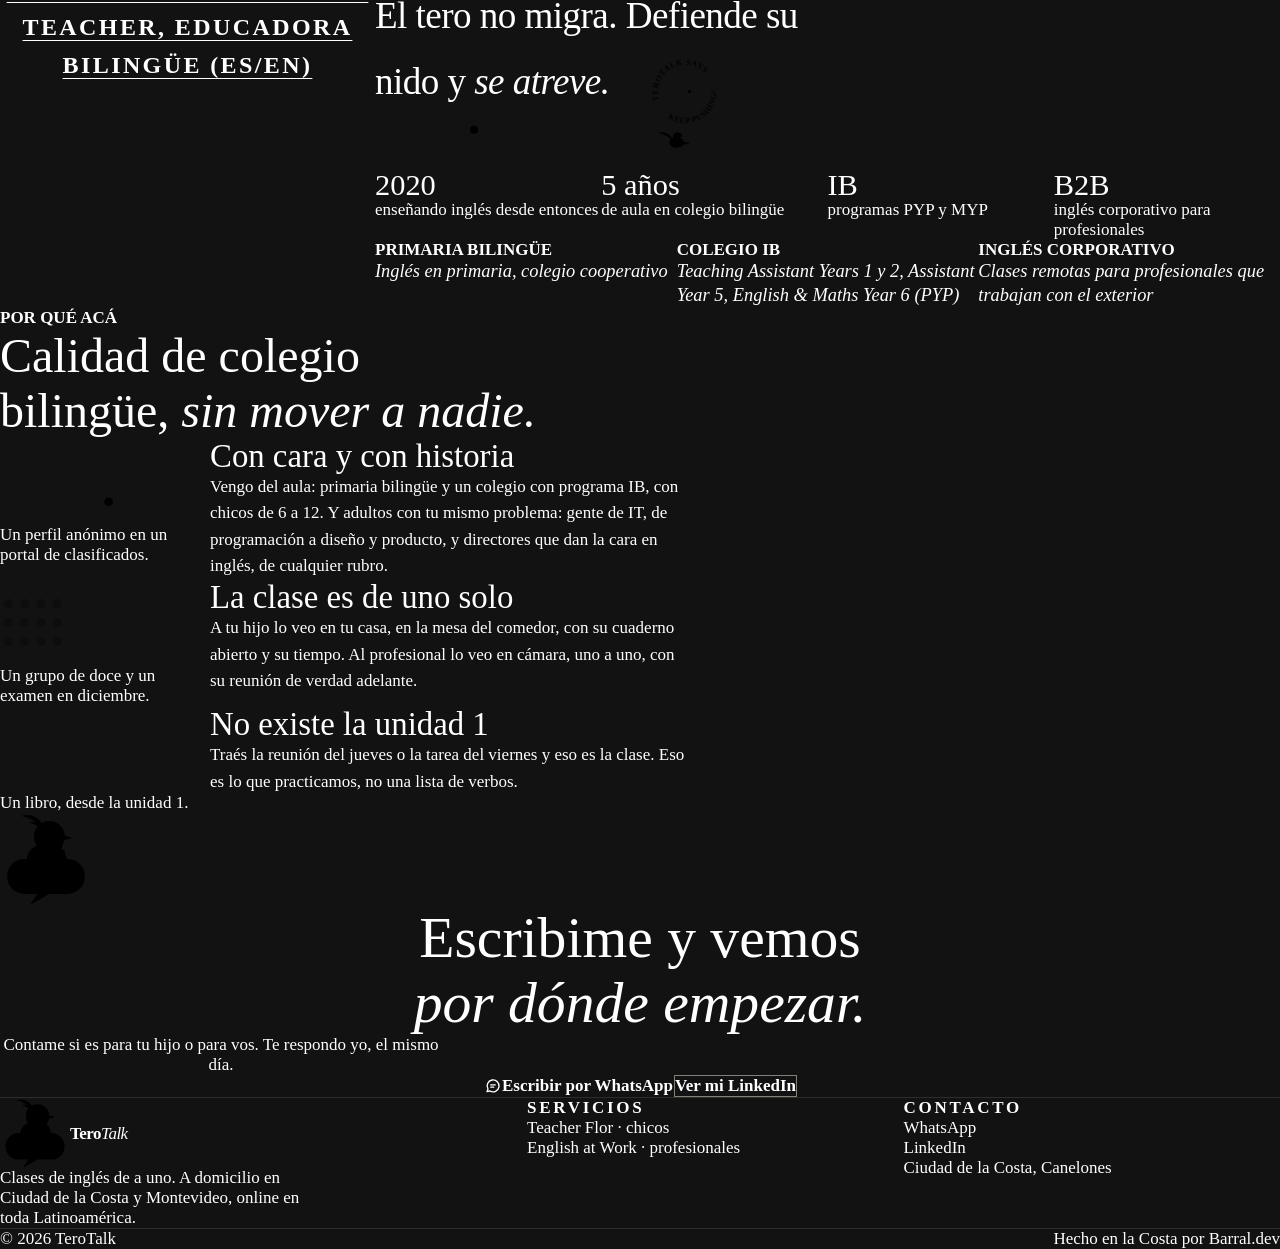
==== commit 6bd5ba1d: "feat(site): contrast scenes in Por qué acá, logo at CTA, footer credit" ====
--- a/index.html
+++ b/index.html
@@ -238,17 +238,77 @@
       <span class="eyebrow">Por qué acá</span>
       <h2 class="section-head__title" id="why">Calidad de colegio bilingüe, <em>sin mover a nadie.</em></h2>
     </div>
-    <div class="why">
-      <div class="why__item"><b class="why__title">Con cara y con historia</b><p class="why__text">En la Costa el apoyo de inglés se busca en portales, entre perfiles anónimos. Acá sabés quién entra a tu casa y dónde enseñó.</p></div>
-      <div class="why__item"><b class="why__title">De a uno, no en grupo</b><p class="why__text">Los institutos venden cursos y exámenes. Esto es atención individual, pensada para lo que tu hijo o vos necesitan hoy.</p></div>
-      <div class="why__item"><b class="why__title">Ni un viaje de más</b><p class="why__text">A los chicos voy yo, en auto. A los adultos, por videollamada. Nadie pierde una hora en el tránsito.</p></div>
+    <div class="contrast">
+      <div class="contrast__row">
+        <div class="contrast__scene">
+          <svg class="contrast__art" viewBox="0 0 140 64" aria-hidden="true">
+            <g class="contrast__was">
+              <rect class="contrast__frame" x="2" y="14" width="34" height="36" rx="3"/>
+              <circle class="contrast__frame" cx="19" cy="27" r="6"/>
+              <path class="contrast__frame" d="M9 38h20M9 44h13"/>
+            </g>
+            <g class="contrast__now">
+              <circle class="contrast__ink contrast__draw" pathLength="1" cx="62" cy="26" r="11"/>
+              <path class="contrast__ink contrast__draw" pathLength="1" d="M48 50c2-11 26-11 28 0"/>
+              <path class="contrast__ink contrast__draw contrast__draw--late" pathLength="1" d="M80 47C98 49 104 34 116 31c9-2 13 6 8 10-4 3-9 0-7-5"/>
+              <circle class="contrast__bead" cx="80" cy="47" r="3.2"/>
+            </g>
+          </svg>
+          <p class="contrast__was-text">Un perfil anónimo en un portal de clasificados.</p>
+        </div>
+        <div class="contrast__claim">
+          <b class="contrast__title">Con cara y con historia</b>
+          <p class="contrast__text">Vengo del aula: primaria bilingüe y un colegio con programa IB, con chicos de 6 a 12. Y adultos con tu mismo problema: gente de IT, de programación a diseño y producto, y directores que dan la cara en inglés, de cualquier rubro.</p>
+        </div>
+      </div>
+      <div class="contrast__row">
+        <div class="contrast__scene">
+          <svg class="contrast__art" viewBox="0 0 140 64" aria-hidden="true">
+            <g class="contrast__was">
+              <circle class="contrast__crowd" cx="6" cy="18" r="3.4"/><circle class="contrast__crowd" cx="18" cy="18" r="3.4"/><circle class="contrast__crowd" cx="30" cy="18" r="3.4"/><circle class="contrast__crowd" cx="42" cy="18" r="3.4"/>
+              <circle class="contrast__crowd" cx="6" cy="32" r="3.4"/><circle class="contrast__crowd" cx="18" cy="32" r="3.4"/><circle class="contrast__crowd" cx="30" cy="32" r="3.4"/><circle class="contrast__crowd" cx="42" cy="32" r="3.4"/>
+              <circle class="contrast__crowd" cx="6" cy="46" r="3.4"/><circle class="contrast__crowd" cx="18" cy="46" r="3.4"/><circle class="contrast__crowd" cx="30" cy="46" r="3.4"/><circle class="contrast__crowd" cx="42" cy="46" r="3.4"/>
+            </g>
+            <g class="contrast__now">
+              <circle class="contrast__ink contrast__draw" pathLength="1" cx="72" cy="32" r="9"/>
+              <circle class="contrast__ink contrast__draw" pathLength="1" cx="124" cy="32" r="9"/>
+              <path class="contrast__ink contrast__draw contrast__draw--late" pathLength="1" d="M82 32c5-9 11-9 16 0s11 9 16 0"/>
+            </g>
+          </svg>
+          <p class="contrast__was-text">Un grupo de doce y un examen en diciembre.</p>
+        </div>
+        <div class="contrast__claim">
+          <b class="contrast__title">La clase es de uno solo</b>
+          <p class="contrast__text">A tu hijo lo veo en tu casa, en la mesa del comedor, con su cuaderno abierto y su tiempo. Al profesional lo veo en cámara, uno a uno, con su reunión de verdad adelante.</p>
+        </div>
+      </div>
+      <div class="contrast__row">
+        <div class="contrast__scene">
+          <svg class="contrast__art" viewBox="0 0 140 64" aria-hidden="true">
+            <g class="contrast__was">
+              <rect class="contrast__frame" x="2" y="10" width="36" height="44" rx="2"/>
+              <path class="contrast__frame" d="M13 24l6-5v26M12 45h16"/>
+            </g>
+            <path class="contrast__strike contrast__draw contrast__draw--late" pathLength="1" d="M4 52C14 38 26 28 40 16"/>
+            <g class="contrast__now">
+              <path class="contrast__ink contrast__draw" pathLength="1" d="M58 10h70c4 0 6 3 6 6v20c0 3-2 6-6 6H78l-10 10 3-10h-13c-4 0-6-3-6-6V16c0-3 2-6 6-6z"/>
+              <path class="contrast__ink contrast__draw contrast__draw--late" pathLength="1" d="M70 22h50M70 32h32"/>
+            </g>
+          </svg>
+          <p class="contrast__was-text">Un libro, desde la unidad 1.</p>
+        </div>
+        <div class="contrast__claim">
+          <b class="contrast__title">No existe la unidad 1</b>
+          <p class="contrast__text">Traés la reunión del jueves o la tarea del viernes y eso es la clase. Eso es lo que practicamos, no una lista de verbos.</p>
+        </div>
+      </div>
     </div>
   </div>
 </section>
 
 <section class="band band--dark cta" id="contact" aria-labelledby="contact-title">
   <div class="wrap">
-    <svg class="thread cta__thread" viewBox="0 0 200 80" aria-hidden="true"><use href="#knot"/></svg>
+    <svg class="cta__mark" aria-hidden="true"><use href="#logo"/></svg>
     <h2 class="cta__title" id="contact-title">Escribime y vemos <em>por dónde empezar.</em></h2>
     <p class="cta__text">Contame si es para tu hijo o para vos. Te respondo yo, el mismo día.</p>
     <div class="actions">
@@ -276,7 +336,7 @@
         <ul class="site-footer__list"><li><a class="site-footer__link" href="https://wa.me/" target="_blank" rel="noopener">WhatsApp</a></li><li><a class="site-footer__link" href="https://www.linkedin.com/in/florsantosacosta/" target="_blank" rel="noopener">LinkedIn</a></li><li>Ciudad de la Costa, Canelones</li></ul>
       </div>
     </div>
-    <div class="site-footer__base"><span>© 2026 TeroTalk</span><span>Hecho en la Costa</span></div>
+    <div class="site-footer__base"><span>© 2026 TeroTalk</span><span>Hecho en la Costa por <a class="site-footer__link" href="https://barral.dev" target="_blank" rel="noopener">Barral.dev</a></span></div>
   </div>
 </footer>
 
